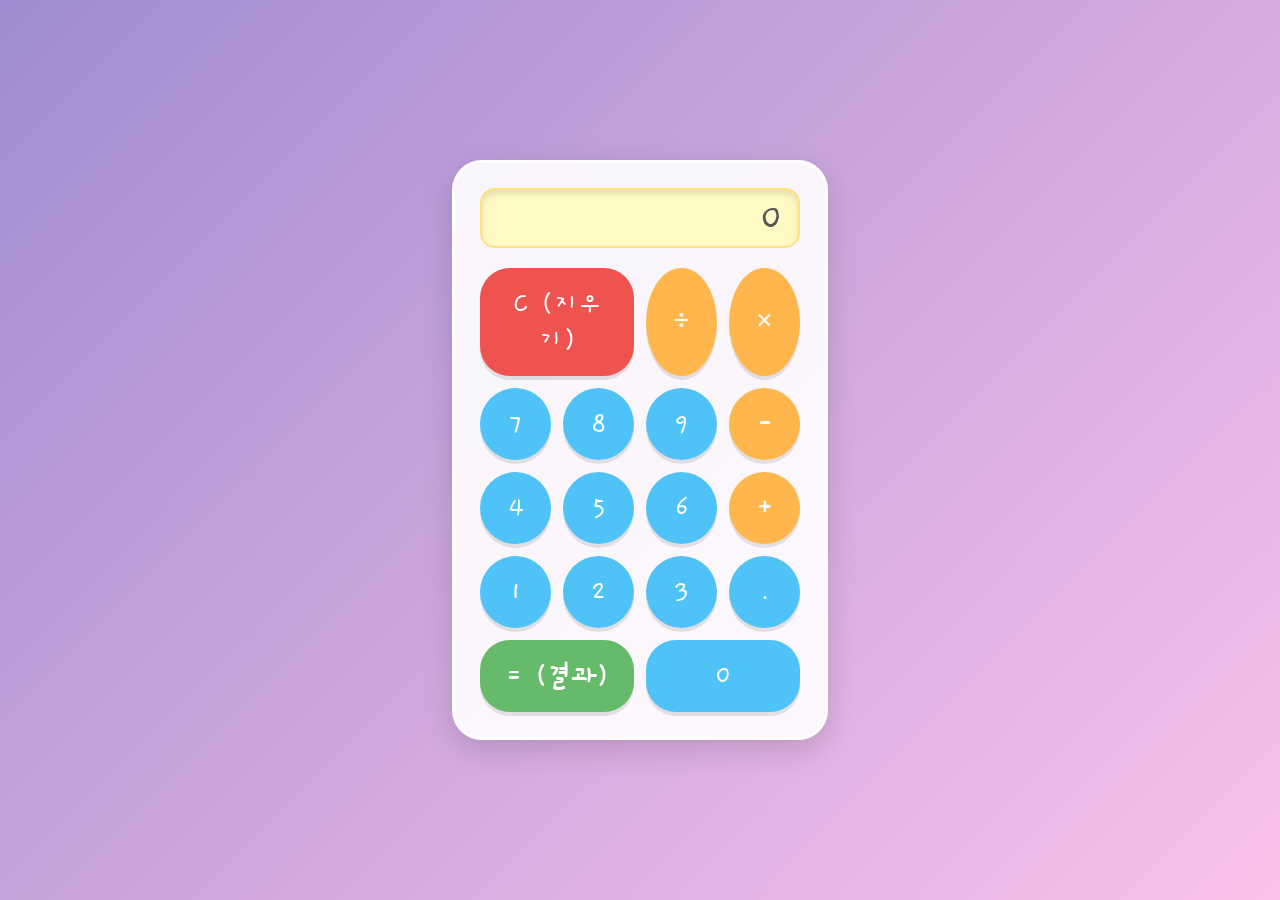
==== calculator.html @ c85f489b "Create calculator.html" ====
<!DOCTYPE html>
<html lang="ko">
<head>
    <meta charset="UTF-8">
    <meta name="viewport" content="width=device-width, initial-scale=1.0">
    <title>개성 만점 계산기</title>
    <!-- 귀여운 폰트 적용 (Google Fonts) -->
    <link href="https://fonts.googleapis.com/css2?family=Gaegu:wght@700&display=swap" rel="stylesheet">
    <style>
        body {
            display: flex;
            justify-content: center;
            align-items: center;
            height: 100vh;
            /* 그라데이션 배경 */
            background: linear-gradient(135deg, #a18cd1 0%, #fbc2eb 100%);
            font-family: 'Gaegu', cursive; /* 적용한 폰트 */
            margin: 0;
        }
        .calculator {
            background-color: rgba(255, 255, 255, 0.9); /* 반투명 화이트 */
            padding: 25px;
            border-radius: 30px; /* 둥근 모서리 */
            box-shadow: 0 10px 30px rgba(0, 0, 0, 0.15); /* 부드러운 그림자 */
            width: 320px;
            border: 3px solid #fff; /* 테두리 */
        }
        #display {
            width: 100%;
            height: 60px;
            background-color: #fff9c4; /* 연노랑 디스플레이 */
            color: #555;
            font-size: 2.5rem;
            text-align: right;
            padding: 0 15px;
            box-sizing: border-box;
            border: 2px solid #ffe082;
            border-radius: 15px;
            margin-bottom: 20px;
            font-family: 'Gaegu', cursive;
            box-shadow: inset 0 4px 6px rgba(0, 0, 0, 0.1); /* 안쪽 그림자 */
        }
        .buttons {
            display: grid;
            grid-template-columns: repeat(4, 1fr);
            gap: 12px; /* 버튼 간격 */
        }
        button {
            padding: 18px;
            font-size: 1.8rem;
            border: none;
            border-radius: 50%; /* 원형 버튼 */
            cursor: pointer;
            transition: all 0.2s ease-in-out;
            font-family: 'Gaegu', cursive;
            color: white;
            box-shadow: 0 4px 0 rgba(0, 0, 0, 0.1); /* 버튼 입체감 */
        }
        button:active {
            transform: translateY(4px); /* 클릭 시 눌리는 효과 */
            box-shadow: 0 0 0 rgba(0, 0, 0, 0.1);
        }
        
        /* 버튼 색상 조합 */
        /* 숫자 버튼 */
        button.num {
            background-color: #4fc3f7; /* 하늘색 */
        }
        button.num:hover { background-color: #29b6f6; }

        /* 연산자 버튼 */
        button.operator {
            background-color: #ffb74d; /* 주황색 */
            font-weight: bold;
        }
        button.operator:hover { background-color: #ffa726; }

        /* 특수 버튼 (C, =) */
        button.clear {
            background-color: #ef5350; /* 빨간색 */
            grid-column: span 2;
            border-radius: 30px; /* 긴 알약 모양 */
        }
        button.clear:hover { background-color: #e53935; }

        button.equal {
            background-color: #66bb6a; /* 초록색 */
            grid-column: span 2;
            border-radius: 30px; /* 긴 알약 모양 */
            font-weight: bold;
        }
        button.equal:hover { background-color: #43a047; }

        /* 0 버튼 스타일 */
        button.btn-0 {
            grid-column: span 2;
            border-radius: 30px;
        }

    </style>
</head>
<body>

<div class="calculator">
    <input type="text" id="display" readonly value="0">
    <div class="buttons">
        <button class="clear" onclick="clearDisplay()">C (지우기)</button>
        <button class="operator" onclick="appendValue('/')">÷</button>
        <button class="operator" onclick="appendValue('*')">×</button>
        
        <button class="num" onclick="appendValue('7')">7</button>
        <button class="num" onclick="appendValue('8')">8</button>
        <button class="num" onclick="appendValue('9')">9</button>
        <button class="operator" onclick="appendValue('-')">-</button>
        
        <button class="num" onclick="appendValue('4')">4</button>
        <button class="num" onclick="appendValue('5')">5</button>
        <button class="num" onclick="appendValue('6')">6</button>
        <button class="operator" onclick="appendValue('+')">+</button>
        
        <button class="num" onclick="appendValue('1')">1</button>
        <button class="num" onclick="appendValue('2')">2</button>
        <button class="num" onclick="appendValue('3')">3</button>
        <button class="num" onclick="appendValue('.')">.</button>
        
        <button class="equal" onclick="calculate()">= (결과)</button>
        <button class="num btn-0" onclick="appendValue('0')">0</button>
    </div>
</div>

<script>
    const display = document.getElementById('display');

    function appendValue(val) {
        if (display.value === '0' && val !== '.') {
            display.value = val;
        } else {
            display.value += val;
        }
    }

    function clearDisplay() {
        display.value = '0';
    }

    function calculate() {
        try {
            // eval 함수를 안전하게 사용하여 수식 계산
            let result = eval(display.value.replace(/×/g, '*').replace(/÷/g, '/'));
            
            // 결과가 소수일 경우 적당히 반올림하여 표시
            if (!Number.isInteger(result)) {
                result = parseFloat(result.toFixed(6));
            }
            display.value = result;
            
        } catch (error) {
            display.value = '오류 났다! 힝';
            setTimeout(clearDisplay, 2000);
        }
    }
</script>

</body>
</html>
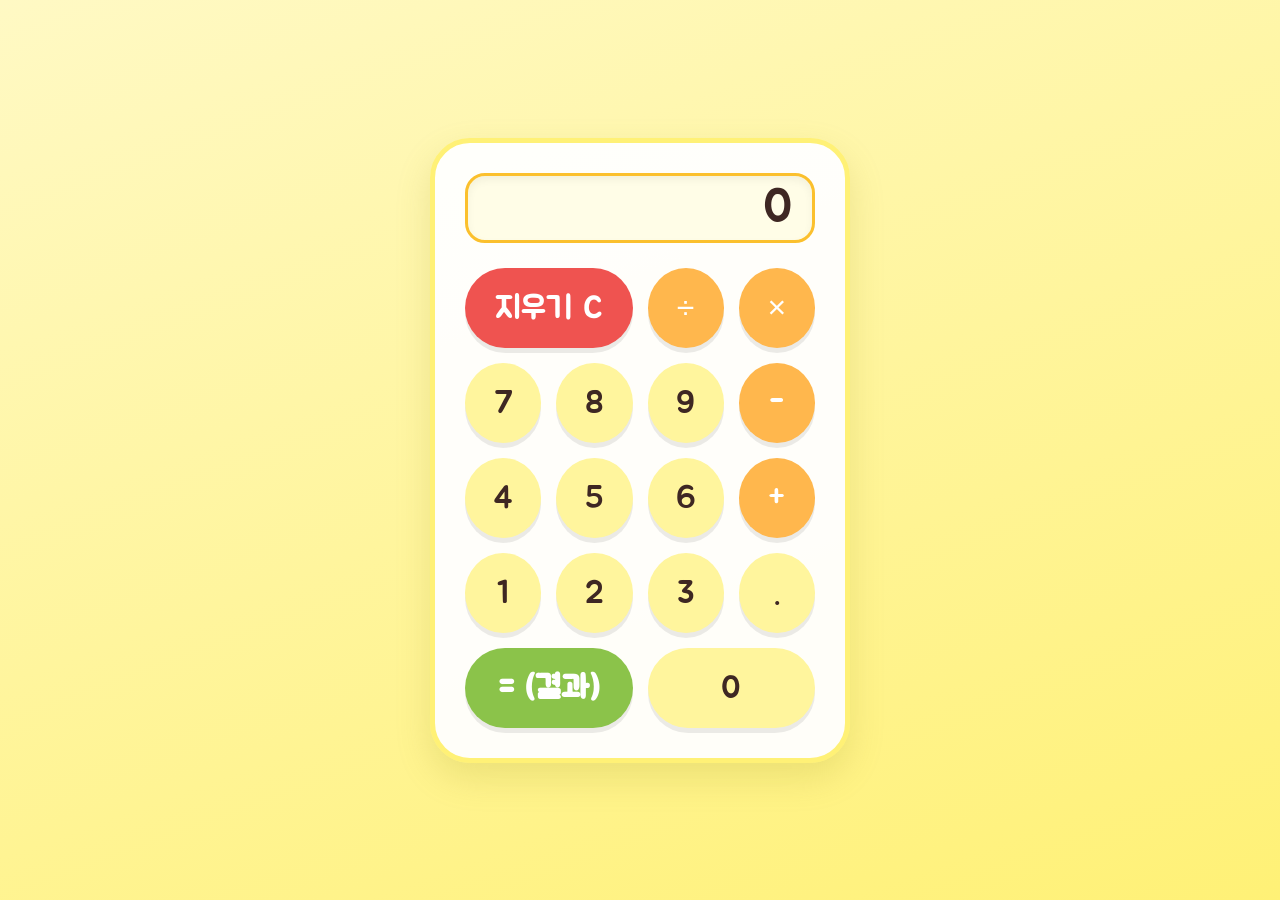
==== commit a5337f00: "Update calculator.html" ====
--- a/calculator.html
+++ b/calculator.html
@@ -3,98 +3,138 @@
 <head>
     <meta charset="UTF-8">
     <meta name="viewport" content="width=device-width, initial-scale=1.0">
-    <title>개성 만점 계산기</title>
-    <!-- 귀여운 폰트 적용 (Google Fonts) -->
-    <link href="https://fonts.googleapis.com/css2?family=Gaegu:wght@700&display=swap" rel="stylesheet">
+    <title>삐약삐약! 병아리 계산기</title>
+    <!-- 귀여운 병아리 테마 폰트 -->
+    <link href="https://fonts.googleapis.com/css2?family=Jua&display=swap" rel="stylesheet">
     <style>
         body {
             display: flex;
             justify-content: center;
             align-items: center;
             height: 100vh;
-            /* 그라데이션 배경 */
-            background: linear-gradient(135deg, #a18cd1 0%, #fbc2eb 100%);
-            font-family: 'Gaegu', cursive; /* 적용한 폰트 */
+            /* 부드러운 파스텔톤 배경 */
+            background: linear-gradient(160deg, #fff9c4 0%, #fff176 100%);
+            font-family: 'Jua', sans-serif; /* 적용한 폰트 */
             margin: 0;
         }
         .calculator {
-            background-color: rgba(255, 255, 255, 0.9); /* 반투명 화이트 */
-            padding: 25px;
-            border-radius: 30px; /* 둥근 모서리 */
-            box-shadow: 0 10px 30px rgba(0, 0, 0, 0.15); /* 부드러운 그림자 */
-            width: 320px;
-            border: 3px solid #fff; /* 테두리 */
-        }
+            background-color: rgba(255, 255, 255, 0.95);
+            padding: 30px;
+            border-radius: 40px;
+            box-shadow: 0 15px 35px rgba(158, 157, 36, 0.2);
+            width: 350px;
+            position: relative;
+            border: 5px solid #fff176;
+        }
+        
+        /* 계산기 상단 병아리 아이콘 */
+        .chick-top {
+            position: absolute;
+            top: -30px;
+            left: 50%;
+            transform: translateX(-50%);
+            width: 60px;
+            height: 60px;
+            background: url('https://cdn-icons-png.flaticon.com/512/6723/6723025.png') no-repeat center;
+            background-size: contain;
+        }
+
         #display {
             width: 100%;
-            height: 60px;
-            background-color: #fff9c4; /* 연노랑 디스플레이 */
-            color: #555;
-            font-size: 2.5rem;
+            height: 70px;
+            background-color: #fffde7;
+            color: #3e2723;
+            font-size: 3rem;
             text-align: right;
-            padding: 0 15px;
+            padding: 0 20px;
             box-sizing: border-box;
-            border: 2px solid #ffe082;
-            border-radius: 15px;
-            margin-bottom: 20px;
-            font-family: 'Gaegu', cursive;
-            box-shadow: inset 0 4px 6px rgba(0, 0, 0, 0.1); /* 안쪽 그림자 */
+            border: 3px solid #fbc02d;
+            border-radius: 20px;
+            margin-bottom: 25px;
+            font-family: 'Jua', sans-serif;
+            box-shadow: inset 0 4px 8px rgba(0,0,0,0.05);
         }
         .buttons {
             display: grid;
             grid-template-columns: repeat(4, 1fr);
-            gap: 12px; /* 버튼 간격 */
+            gap: 15px;
         }
         button {
-            padding: 18px;
-            font-size: 1.8rem;
+            padding: 20px;
+            font-size: 2rem;
             border: none;
             border-radius: 50%; /* 원형 버튼 */
             cursor: pointer;
-            transition: all 0.2s ease-in-out;
-            font-family: 'Gaegu', cursive;
-            color: white;
-            box-shadow: 0 4px 0 rgba(0, 0, 0, 0.1); /* 버튼 입체감 */
+            transition: all 0.3s ease;
+            font-family: 'Jua', sans-serif;
+            color: #3e2723;
+            box-shadow: 0 5px 0 rgba(0,0,0,0.08); /* 버튼 입체감 */
+            position: relative;
+            overflow: hidden; /* 병아리가 버튼 밖으로 안 나가게 */
         }
         button:active {
-            transform: translateY(4px); /* 클릭 시 눌리는 효과 */
-            box-shadow: 0 0 0 rgba(0, 0, 0, 0.1);
-        }
-        
-        /* 버튼 색상 조합 */
-        /* 숫자 버튼 */
+            transform: translateY(5px);
+            box-shadow: 0 0 0 rgba(0,0,0,0.08);
+        }
+        
+        /* 버튼 상태별 배경색 및 병아리 배경 */
         button.num {
-            background-color: #4fc3f7; /* 하늘색 */
-        }
-        button.num:hover { background-color: #29b6f6; }
-
-        /* 연산자 버튼 */
+            background-color: #fff59d; /* 연노랑 */
+        }
+        button.num:hover { background-color: #fff176; }
+
         button.operator {
             background-color: #ffb74d; /* 주황색 */
-            font-weight: bold;
+            color: white;
         }
         button.operator:hover { background-color: #ffa726; }
 
-        /* 특수 버튼 (C, =) */
         button.clear {
             background-color: #ef5350; /* 빨간색 */
+            color: white;
             grid-column: span 2;
-            border-radius: 30px; /* 긴 알약 모양 */
+            border-radius: 40px;
         }
         button.clear:hover { background-color: #e53935; }
 
         button.equal {
-            background-color: #66bb6a; /* 초록색 */
+            background-color: #8bc34a; /* 초록색 */
+            color: white;
             grid-column: span 2;
-            border-radius: 30px; /* 긴 알약 모양 */
+            border-radius: 40px;
             font-weight: bold;
         }
-        button.equal:hover { background-color: #43a047; }
+        button.equal:hover { background-color: #7cb342; }
 
         /* 0 버튼 스타일 */
         button.btn-0 {
             grid-column: span 2;
-            border-radius: 30px;
+            border-radius: 40px;
+        }
+
+        /* 버튼 클릭 시 병아리가 튀어나오는 효과 (CSS 애니메이션) */
+        @keyframes peepOut {
+            0% { transform: translateY(50px); opacity: 0; }
+            100% { transform: translateY(0); opacity: 1; }
+        }
+        
+        /* 병아리 아이콘을 버튼의 가상 요소로 추가 */
+        button::after {
+            content: '';
+            position: absolute;
+            bottom: -60px; /* 버튼 아래 숨김 */
+            left: 50%;
+            transform: translateX(-50%);
+            width: 30px;
+            height: 30px;
+            background: url('https://cdn-icons-png.flaticon.com/512/6723/6723025.png') no-repeat center;
+            background-size: contain;
+            transition: bottom 0.3s ease;
+        }
+
+        button:hover::after {
+            bottom: 10px; /* 호버 시 병아리가 튀어오름 */
+            animation: peepOut 0.3s ease; /* 튀어오르는 애니메이션 */
         }
 
     </style>
@@ -102,9 +142,10 @@
 <body>
 
 <div class="calculator">
+    <div class="chick-top"></div> <!-- 계산기 위 병아리 -->
     <input type="text" id="display" readonly value="0">
     <div class="buttons">
-        <button class="clear" onclick="clearDisplay()">C (지우기)</button>
+        <button class="clear" onclick="clearDisplay()">지우기 C</button>
         <button class="operator" onclick="appendValue('/')">÷</button>
         <button class="operator" onclick="appendValue('*')">×</button>
         
@@ -155,7 +196,7 @@
             display.value = result;
             
         } catch (error) {
-            display.value = '오류 났다! 힝';
+            display.value = '삐약 오류 발생!';
             setTimeout(clearDisplay, 2000);
         }
     }
